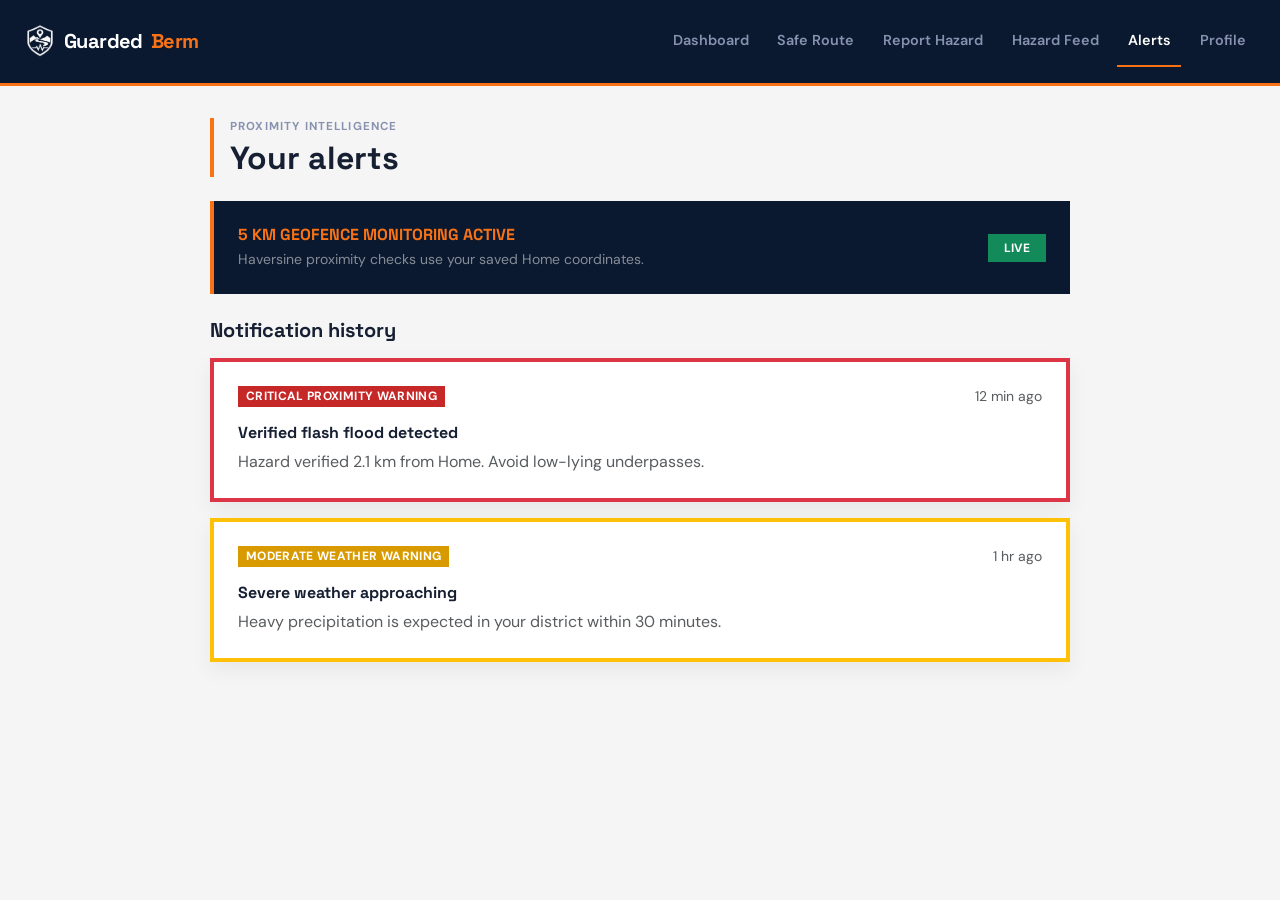
==== alerts.html @ 0f3bae30 "Initial commit" ====
<!doctype html>
<html lang="en">
<head><meta charset="utf-8"><meta name="viewport" content="width=device-width, initial-scale=1"><title>Alerts | GuardedBerm</title><link href="https://cdn.jsdelivr.net/npm/bootstrap@5.3.3/dist/css/bootstrap.min.css" rel="stylesheet"><link rel="stylesheet" href="style.css"></head>
<body>
<nav class="navbar navbar-expand-lg navbar-dark navbar-custom px-3 px-lg-4 py-3"><a class="navbar-brand fw-bold d-flex align-items-center gap-2" href="dashboard.html"><img src="image_1.png" width="32" height="32" alt="">Guarded<span>Berm</span></a><button class="navbar-toggler" type="button" data-bs-toggle="collapse" data-bs-target="#mainNav" aria-label="Toggle navigation"><span class="navbar-toggler-icon"></span></button><div class="collapse navbar-collapse" id="mainNav"><ul class="navbar-nav ms-auto gap-lg-2"><li><a class="nav-link" href="dashboard.html">Dashboard</a></li><li><a class="nav-link" href="saferoute.html">Safe Route</a></li><li><a class="nav-link" href="report.html">Report Hazard</a></li><li><a class="nav-link" href="feed.html">Hazard Feed</a></li><li><a class="nav-link active" href="alerts.html">Alerts</a></li><li><a class="nav-link" href="profile.html">Profile</a></li></ul></div></nav>
<main class="container page-shell" style="max-width: 860px"><div class="page-header mb-4"><p class="card-kicker mb-1">Proximity intelligence</p><h1 class="h2 fw-bold mb-0">Your alerts</h1></div><div class="alert-banner p-4 mb-4 d-flex flex-column flex-sm-row justify-content-between gap-3 align-items-sm-center"><div><h2 class="h6 text-accent fw-bold mb-1">5 KM GEOFENCE MONITORING ACTIVE</h2><p class="small text-white-50 mb-0">Haversine proximity checks use your saved Home coordinates.</p></div><span class="badge badge-risk-low px-3 py-2">LIVE</span></div><h2 class="h5 fw-bold mb-3">Notification history</h2><div class="d-grid gap-3"><article class="card-sharp p-4 border-start border-4 border-danger"><div class="d-flex justify-content-between gap-2"><span class="badge badge-risk-critical">CRITICAL PROXIMITY WARNING</span><small class="text-muted">12 min ago</small></div><h3 class="h6 fw-bold mt-3">Verified flash flood detected</h3><p class="text-muted mb-0">Hazard verified 2.1 km from Home. Avoid low-lying underpasses.</p></article><article class="card-sharp p-4 border-start border-4 border-warning"><div class="d-flex justify-content-between gap-2"><span class="badge badge-risk-moderate">MODERATE WEATHER WARNING</span><small class="text-muted">1 hr ago</small></div><h3 class="h6 fw-bold mt-3">Severe weather approaching</h3><p class="text-muted mb-0">Heavy precipitation is expected in your district within 30 minutes.</p></article></div></main>
<script src="https://cdn.jsdelivr.net/npm/bootstrap@5.3.3/dist/js/bootstrap.bundle.min.js"></script>
</body></html>
---- style.css ----
@import url('https://fonts.googleapis.com/css2?family=DM+Sans:wght@400;500;600;700&family=Space+Grotesk:wght@500;600;700&display=swap');

:root {
  --navy: #0A192F;
  --orange: #F97316;
  --orange-hover: #D86312;
  --steel: #8892B0;
  --canvas: #F5F5F5;
  --white: #FFFFFF;
  --ink: #172033;
  --line: #D7DCE5;
}

*,
*::before,
*::after {
  border-radius: 0 !important;
}

body {
  min-height: 100vh;
  background: var(--canvas);
  color: var(--ink);
  font-family: 'DM Sans', sans-serif;
}

h1, h2, h3, h4, h5, h6, .navbar-brand {
  font-family: 'Space Grotesk', sans-serif;
}

.navbar-custom {
  background: var(--navy);
  border-bottom: 3px solid var(--orange);
}

.navbar-brand {
  letter-spacing: -.03em;
}

.navbar-brand img {
  object-fit: contain;
}

.navbar-brand span,
.text-accent {
  color: var(--orange) !important;
}

.navbar-toggler {
  border: 1px solid var(--steel) !important;
  padding: .5rem .65rem;
}

.nav-link {
  color: var(--steel) !important;
  font-size: .9rem;
  font-weight: 600;
  padding: .85rem .65rem !important;
}

.nav-link:hover,
.nav-link.active {
  color: var(--white) !important;
}

.nav-link.active {
  border-bottom: 2px solid var(--orange);
}

.card-sharp {
  background: var(--white);
  border: 1px solid var(--line);
  box-shadow: 0 8px 20px rgba(10, 25, 47, .06);
}

.card-kicker {
  color: var(--steel);
  font-size: .72rem;
  font-weight: 700;
  letter-spacing: .1em;
  text-transform: uppercase;
}

.badge {
  font-weight: 700;
  letter-spacing: .03em;
}

.badge-risk-critical { background: #C62828; color: var(--white); }
.badge-risk-high { background: var(--orange); color: var(--white); }
.badge-risk-moderate { background: #D99A00; color: var(--white); }
.badge-risk-low { background: #138A5A; color: var(--white); }
.badge-verified { background: #138A5A; color: var(--white); }
.badge-unverified { background: #E5B300; color: #172033; }

.btn-accent {
  background: var(--orange) !important;
  border: 1px solid var(--orange) !important;
  color: var(--white) !important;
  font-weight: 700;
}

.btn-accent:hover {
  background: var(--orange-hover) !important;
  border-color: var(--orange-hover) !important;
}

.btn-outline-navy {
  border: 1px solid var(--navy);
  color: var(--navy);
  font-weight: 700;
}

.btn-outline-navy:hover {
  background: var(--navy);
  color: var(--white);
}

.form-control,
.form-select {
  border: 1px solid var(--line) !important;
  min-height: 44px;
}

.form-control:focus,
.form-select:focus {
  border-color: var(--orange) !important;
  box-shadow: 0 0 0 2px rgba(249, 115, 22, .15) !important;
}

.page-shell {
  padding: 2rem 0 3rem;
}

.page-header {
  border-left: 4px solid var(--orange);
  padding-left: 1rem;
}

.metric-value {
  color: var(--navy);
  font-family: 'Space Grotesk', sans-serif;
  font-size: 1.65rem;
  font-weight: 700;
}

#map {
  width: 100%;
  min-height: 470px;
  border: 1px solid var(--line);
  background: #DCE3EA;
}

.list-group-item {
  background: transparent;
}

.login-page {
  min-height: 100vh;
  background: var(--navy);
}

.brand-panel {
  min-height: 100vh;
  background: var(--navy);
  color: var(--white);
  display: flex;
  align-items: center;
  justify-content: center;
  padding: 3rem;
}

.brand-panel img {
  width: 92px;
  height: 92px;
  object-fit: contain;
  margin-bottom: 1.5rem;
}

.brand-panel blockquote {
  border-left: 3px solid var(--orange);
  color: var(--white);
  font-family: 'Space Grotesk', sans-serif;
  font-size: clamp(2rem, 4vw, 3.8rem);
  font-weight: 700;
  letter-spacing: -.06em;
  line-height: .98;
  margin: 3rem 0 0;
  padding-left: 1rem;
}

.form-panel {
  min-height: 100vh;
  background: var(--canvas);
  display: flex;
  align-items: center;
  padding: 2rem;
}

.auth-card {
  max-width: 520px;
  width: 100%;
  margin: auto;
}

.nav-tabs .nav-link {
  border: 0;
  color: var(--steel) !important;
}

.nav-tabs .nav-link.active {
  background: transparent;
  border-bottom: 3px solid var(--orange);
  color: var(--navy) !important;
}

.alert-banner {
  background: var(--navy);
  border-left: 4px solid var(--orange);
  color: var(--white);
}

@media (max-width: 991.98px) {
  .brand-panel {
    min-height: auto;
    padding: 3rem 1.5rem;
  }

  .brand-panel blockquote {
    margin-top: 1.5rem;
  }

  .form-panel {
    min-height: auto;
  }
}

/* Legacy selectors retained in the master stylesheet for compatibility. */
html,
body {
  width: 100%;
  overflow-x: hidden;
}

.brand-panel {
  background: linear-gradient(135deg, var(--navy), #112240);
  border-right: 2px solid var(--orange);
}

.brand-title-box h1 span {
  color: var(--orange);
}

.brand-subtitle,
.brand-footer {
  color: var(--steel);
}

.brand-subtitle {
  font-size: .8125rem;
  line-height: 1.4;
}

.brand-footer {
  font-size: .6875rem;
  letter-spacing: .03em;
}

.quote-box {
  padding-top: 0;
  border-top: 0;
}

.quote-text {
  color: var(--white);
  font-size: clamp(2rem, 4vw, 3.2rem);
  font-weight: 800;
  letter-spacing: -.06em;
  line-height: 1.05;
}

.tab-switcher {
  border-color: var(--line) !important;
}

.tab-btn {
  color: var(--steel);
  font-size: .9375rem;
  position: relative;
}

.tab-btn.active {
  color: var(--navy) !important;
}

.tab-btn.active::after {
  background: var(--orange);
  bottom: -2px;
  content: '';
  height: 2px;
  left: 0;
  position: absolute;
  width: 100%;
}

.form-section {
  display: none;
}

.form-section.active {
  display: block;
}

.form-label {
  color: var(--navy);
  font-size: .8125rem;
}

.submit-btn {
  background: var(--orange) !important;
  font-size: .9375rem;
}

.submit-btn:hover {
  background: var(--orange-hover) !important;
}

.input-group .btn-outline-secondary {
  border-color: var(--line) !important;
}

.input-group .btn-outline-secondary:hover {
  background: #E2E8F0 !important;
  color: var(--navy) !important;
}
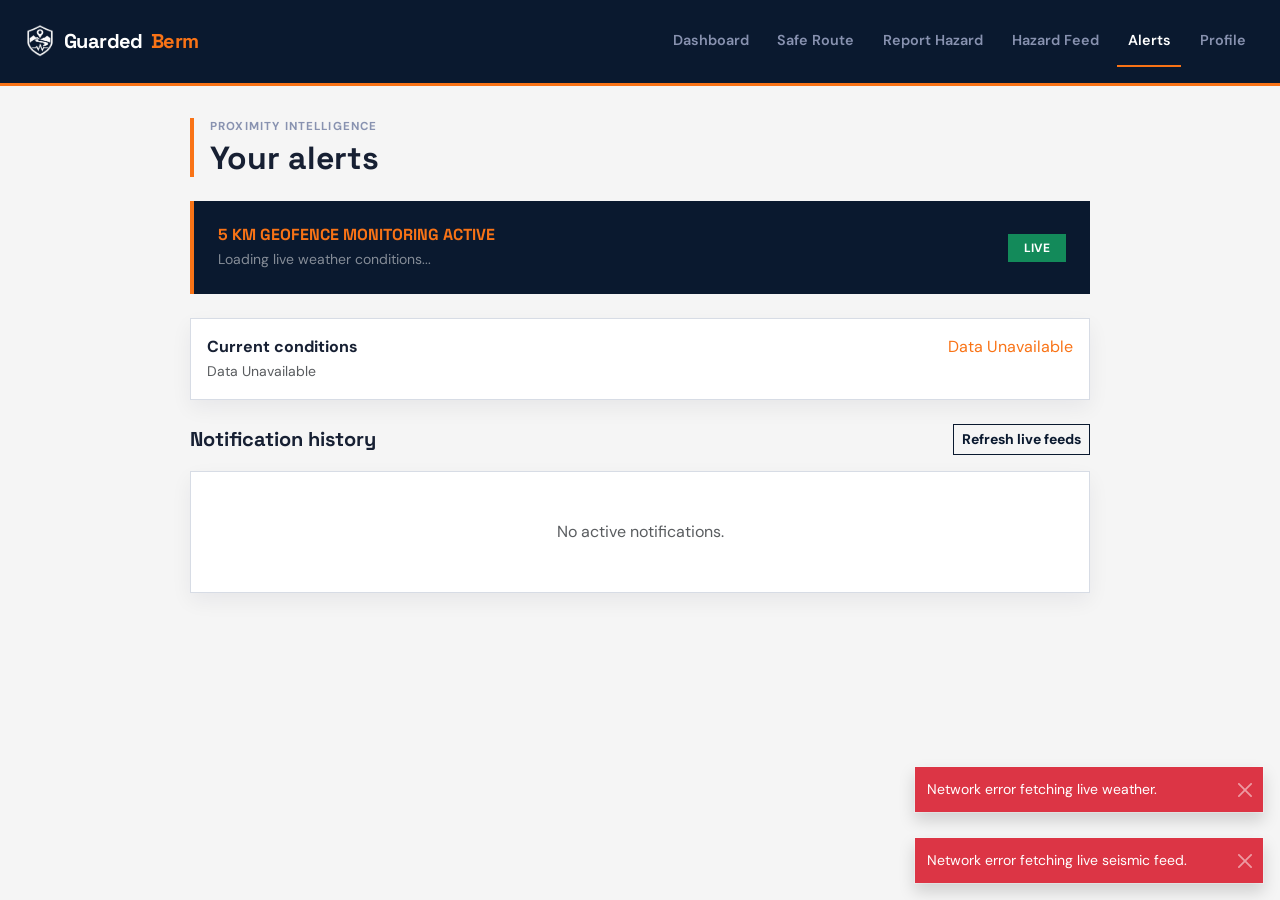
==== commit e5b39ac7: "Refactor hazard reporting and profile management features - Updated feed.html to dynamically render " ====
--- a/alerts.html
+++ b/alerts.html
@@ -1,8 +1,13 @@
 <!doctype html>
-<html lang="en">
-<head><meta charset="utf-8"><meta name="viewport" content="width=device-width, initial-scale=1"><title>Alerts | GuardedBerm</title><link href="https://cdn.jsdelivr.net/npm/bootstrap@5.3.3/dist/css/bootstrap.min.css" rel="stylesheet"><link rel="stylesheet" href="style.css"></head>
+<html lang="en"><head><meta charset="utf-8"><meta name="viewport" content="width=device-width, initial-scale=1"><title>Alerts | GuardedBerm</title><link href="https://cdn.jsdelivr.net/npm/bootstrap@5.3.3/dist/css/bootstrap.min.css" rel="stylesheet"><link rel="stylesheet" href="style.css"></head>
 <body>
-<nav class="navbar navbar-expand-lg navbar-dark navbar-custom px-3 px-lg-4 py-3"><a class="navbar-brand fw-bold d-flex align-items-center gap-2" href="dashboard.html"><img src="image_1.png" width="32" height="32" alt="">Guarded<span>Berm</span></a><button class="navbar-toggler" type="button" data-bs-toggle="collapse" data-bs-target="#mainNav" aria-label="Toggle navigation"><span class="navbar-toggler-icon"></span></button><div class="collapse navbar-collapse" id="mainNav"><ul class="navbar-nav ms-auto gap-lg-2"><li><a class="nav-link" href="dashboard.html">Dashboard</a></li><li><a class="nav-link" href="saferoute.html">Safe Route</a></li><li><a class="nav-link" href="report.html">Report Hazard</a></li><li><a class="nav-link" href="feed.html">Hazard Feed</a></li><li><a class="nav-link active" href="alerts.html">Alerts</a></li><li><a class="nav-link" href="profile.html">Profile</a></li></ul></div></nav>
-<main class="container page-shell" style="max-width: 860px"><div class="page-header mb-4"><p class="card-kicker mb-1">Proximity intelligence</p><h1 class="h2 fw-bold mb-0">Your alerts</h1></div><div class="alert-banner p-4 mb-4 d-flex flex-column flex-sm-row justify-content-between gap-3 align-items-sm-center"><div><h2 class="h6 text-accent fw-bold mb-1">5 KM GEOFENCE MONITORING ACTIVE</h2><p class="small text-white-50 mb-0">Haversine proximity checks use your saved Home coordinates.</p></div><span class="badge badge-risk-low px-3 py-2">LIVE</span></div><h2 class="h5 fw-bold mb-3">Notification history</h2><div class="d-grid gap-3"><article class="card-sharp p-4 border-start border-4 border-danger"><div class="d-flex justify-content-between gap-2"><span class="badge badge-risk-critical">CRITICAL PROXIMITY WARNING</span><small class="text-muted">12 min ago</small></div><h3 class="h6 fw-bold mt-3">Verified flash flood detected</h3><p class="text-muted mb-0">Hazard verified 2.1 km from Home. Avoid low-lying underpasses.</p></article><article class="card-sharp p-4 border-start border-4 border-warning"><div class="d-flex justify-content-between gap-2"><span class="badge badge-risk-moderate">MODERATE WEATHER WARNING</span><small class="text-muted">1 hr ago</small></div><h3 class="h6 fw-bold mt-3">Severe weather approaching</h3><p class="text-muted mb-0">Heavy precipitation is expected in your district within 30 minutes.</p></article></div></main>
-<script src="https://cdn.jsdelivr.net/npm/bootstrap@5.3.3/dist/js/bootstrap.bundle.min.js"></script>
-</body></html>
+<nav class="navbar navbar-expand-lg navbar-dark navbar-custom px-3 px-lg-4 py-3"><a class="navbar-brand fw-bold d-flex align-items-center gap-2" href="dashboard.html"><img src="image_1.png" width="32" height="32" alt="">Guarded<span>Berm</span></a><button class="navbar-toggler" type="button" data-bs-toggle="collapse" data-bs-target="#mainNav"><span class="navbar-toggler-icon"></span></button><div class="collapse navbar-collapse" id="mainNav"><ul class="navbar-nav ms-auto gap-lg-2"><li><a class="nav-link" href="dashboard.html">Dashboard</a></li><li><a class="nav-link" href="saferoute.html">Safe Route</a></li><li><a class="nav-link" href="report.html">Report Hazard</a></li><li><a class="nav-link" href="feed.html">Hazard Feed</a></li><li><a class="nav-link active" href="alerts.html">Alerts</a></li><li><a class="nav-link" href="profile.html">Profile</a></li></ul></div></nav>
+<main class="container page-shell" style="max-width:900px"><div class="page-header mb-4"><p class="card-kicker mb-1">Proximity intelligence</p><h1 class="h2 fw-bold mb-0">Your alerts</h1></div><div class="alert-banner p-4 mb-4 d-flex flex-column flex-sm-row justify-content-between gap-3 align-items-sm-center"><div><h2 class="h6 text-accent fw-bold mb-1">5 KM GEOFENCE MONITORING ACTIVE</h2><p id="weather-summary" class="small text-white-50 mb-0">Loading live weather conditions...</p></div><span class="badge badge-risk-low px-3 py-2">LIVE</span></div><div class="card-sharp p-3 mb-4"><div class="d-flex justify-content-between"><strong>Current conditions</strong><span id="alert-weather-value" class="text-accent">Loading...</span></div><small id="alert-weather-details" class="text-muted">Temperature · precipitation · wind</small></div><div class="d-flex justify-content-between align-items-center mb-3"><h2 class="h5 fw-bold mb-0">Notification history</h2><button id="refresh-alerts" class="btn btn-outline-navy btn-sm">Refresh live feeds</button></div><div id="alerts-list" class="d-grid gap-3"></div></main>
+<script src="https://cdn.jsdelivr.net/npm/bootstrap@5.3.3/dist/js/bootstrap.bundle.min.js"></script><script src="app.js"></script><script>
+  const { getCoords, getAlerts, addAlert, dismissAlert, fetchWeather, fetchEarthquakes, haversineDistance, showToast, escapeHtml } = GuardedBerm;
+  const list = document.getElementById('alerts-list');
+  function renderAlerts() { const alerts = getAlerts().filter(alert => !alert.dismissed); list.innerHTML = alerts.length ? alerts.map(alert => `<article class="card-sharp p-4 border-start border-4 ${alert.severity === 'critical' ? 'border-danger' : 'border-warning'}"><div class="d-flex justify-content-between gap-2"><span class="badge ${alert.severity === 'critical' ? 'badge-risk-critical' : 'badge-risk-moderate'}">${escapeHtml(alert.title)}</span><button class="btn btn-sm btn-outline-secondary dismiss-alert" data-id="${escapeHtml(alert.id)}">Dismiss</button></div><h3 class="h6 fw-bold mt-3">${escapeHtml(alert.message)}</h3><small class="text-muted">${new Date(alert.createdAt).toLocaleString()}</small></article>`).join('') : '<div class="card-sharp p-5 text-center text-muted empty-state">No active notifications.</div>'; }
+  list.addEventListener('click', event => { if (event.target.dataset.id) { dismissAlert(event.target.dataset.id); renderAlerts(); } });
+  async function loadAlerts() { const coords = getCoords(); try { const weather = await fetchWeather(coords); const current = weather.current; document.getElementById('alert-weather-value').textContent = `${current.temperature_2m}°C`; document.getElementById('alert-weather-details').textContent = `Precipitation ${current.precipitation} mm/h · Wind ${current.wind_speed_10m} km/h`; document.getElementById('weather-summary').textContent = `Live conditions at ${coords.lat.toFixed(4)}, ${coords.lon.toFixed(4)} · ${current.precipitation} mm/h precipitation`; if (current.precipitation >= 5) addAlert({ id: `weather-${new Date().toISOString().slice(0, 13)}`, severity: 'critical', title: 'CRITICAL WEATHER WARNING', message: `Heavy precipitation detected: ${current.precipitation} mm/h.` }); else if (current.precipitation > 0) addAlert({ id: `weather-${new Date().toISOString().slice(0, 13)}`, severity: 'moderate', title: 'MODERATE WEATHER WARNING', message: `Rain detected near your saved location: ${current.precipitation} mm/h.` }); } catch (error) { document.getElementById('alert-weather-value').textContent = 'Data Unavailable'; document.getElementById('alert-weather-details').textContent = 'Data Unavailable'; showToast('Network error fetching live weather.', 'danger'); } try { const data = await fetchEarthquakes(); (data.features || []).forEach(event => { const coordinates = event.geometry.coordinates; const distance = haversineDistance(coords.lat, coords.lon, coordinates[1], coordinates[0]); if (distance <= 100) addAlert({ id: `quake-${event.id}`, severity: event.properties.mag >= 5 ? 'critical' : 'moderate', title: 'SEISMIC PROXIMITY WARNING', message: `M ${event.properties.mag.toFixed(1)} earthquake ${distance.toFixed(1)} km away: ${event.properties.place || 'Unknown location'}.` }); }); } catch (error) { showToast('Network error fetching live seismic feed.', 'danger'); } renderAlerts(); }
+  document.getElementById('refresh-alerts').addEventListener('click', loadAlerts); loadAlerts();
+</script></body></html>
--- a/style.css
+++ b/style.css
@@ -333,3 +333,22 @@
   background: #E2E8F0 !important;
   color: var(--navy) !important;
 }
+
+.toast {
+  border: 1px solid rgba(255, 255, 255, .25) !important;
+}
+
+.empty-state {
+  min-height: 120px;
+  display: grid;
+  place-items: center;
+}
+
+.seismic-pulse {
+  animation: seismic-pulse 1.6s ease-out infinite;
+}
+
+@keyframes seismic-pulse {
+  0% { stroke-width: 2; stroke-opacity: 1; }
+  100% { stroke-width: 10; stroke-opacity: 0; }
+}
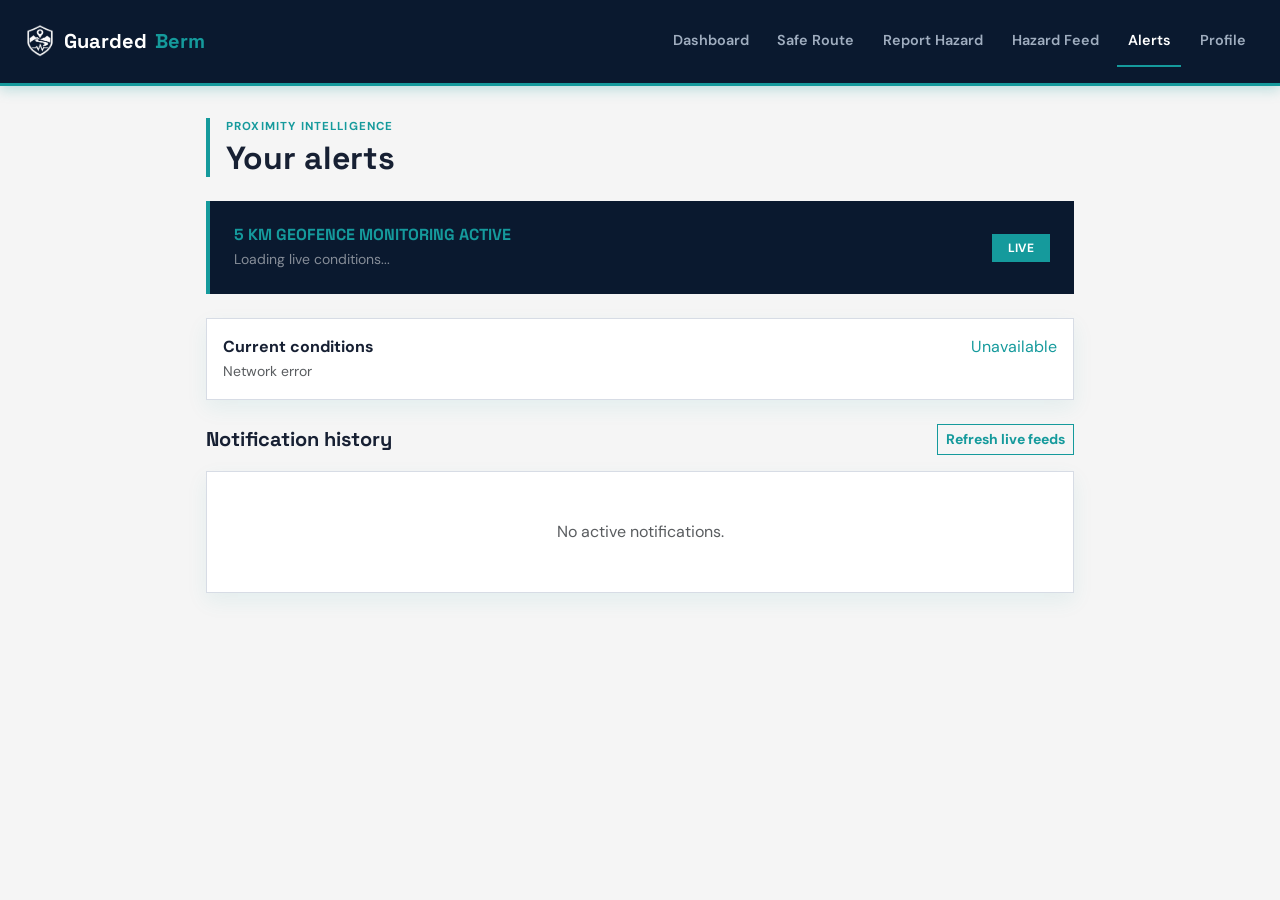
==== commit 6b9a497f: "Refactor saferoute.html and style.css for improved layout and styling - Restructured HTML for better" ====
--- a/alerts.html
+++ b/alerts.html
@@ -1,13 +1,119 @@
 <!doctype html>
-<html lang="en"><head><meta charset="utf-8"><meta name="viewport" content="width=device-width, initial-scale=1"><title>Alerts | GuardedBerm</title><link href="https://cdn.jsdelivr.net/npm/bootstrap@5.3.3/dist/css/bootstrap.min.css" rel="stylesheet"><link rel="stylesheet" href="style.css"></head>
+<html lang="en">
+<head>
+  <meta charset="utf-8">
+  <meta name="viewport" content="width=device-width, initial-scale=1">
+  <title>Alerts | GuardedBerm</title>
+  <link rel="icon" href="logo.png" type="image/png">
+  <link href="https://cdn.jsdelivr.net/npm/bootstrap@5.3.3/dist/css/bootstrap.min.css" rel="stylesheet">
+  <link rel="stylesheet" href="style.css">
+</head>
 <body>
-<nav class="navbar navbar-expand-lg navbar-dark navbar-custom px-3 px-lg-4 py-3"><a class="navbar-brand fw-bold d-flex align-items-center gap-2" href="dashboard.html"><img src="image_1.png" width="32" height="32" alt="">Guarded<span>Berm</span></a><button class="navbar-toggler" type="button" data-bs-toggle="collapse" data-bs-target="#mainNav"><span class="navbar-toggler-icon"></span></button><div class="collapse navbar-collapse" id="mainNav"><ul class="navbar-nav ms-auto gap-lg-2"><li><a class="nav-link" href="dashboard.html">Dashboard</a></li><li><a class="nav-link" href="saferoute.html">Safe Route</a></li><li><a class="nav-link" href="report.html">Report Hazard</a></li><li><a class="nav-link" href="feed.html">Hazard Feed</a></li><li><a class="nav-link active" href="alerts.html">Alerts</a></li><li><a class="nav-link" href="profile.html">Profile</a></li></ul></div></nav>
-<main class="container page-shell" style="max-width:900px"><div class="page-header mb-4"><p class="card-kicker mb-1">Proximity intelligence</p><h1 class="h2 fw-bold mb-0">Your alerts</h1></div><div class="alert-banner p-4 mb-4 d-flex flex-column flex-sm-row justify-content-between gap-3 align-items-sm-center"><div><h2 class="h6 text-accent fw-bold mb-1">5 KM GEOFENCE MONITORING ACTIVE</h2><p id="weather-summary" class="small text-white-50 mb-0">Loading live weather conditions...</p></div><span class="badge badge-risk-low px-3 py-2">LIVE</span></div><div class="card-sharp p-3 mb-4"><div class="d-flex justify-content-between"><strong>Current conditions</strong><span id="alert-weather-value" class="text-accent">Loading...</span></div><small id="alert-weather-details" class="text-muted">Temperature · precipitation · wind</small></div><div class="d-flex justify-content-between align-items-center mb-3"><h2 class="h5 fw-bold mb-0">Notification history</h2><button id="refresh-alerts" class="btn btn-outline-navy btn-sm">Refresh live feeds</button></div><div id="alerts-list" class="d-grid gap-3"></div></main>
-<script src="https://cdn.jsdelivr.net/npm/bootstrap@5.3.3/dist/js/bootstrap.bundle.min.js"></script><script src="app.js"></script><script>
-  const { getCoords, getAlerts, addAlert, dismissAlert, fetchWeather, fetchEarthquakes, haversineDistance, showToast, escapeHtml } = GuardedBerm;
-  const list = document.getElementById('alerts-list');
-  function renderAlerts() { const alerts = getAlerts().filter(alert => !alert.dismissed); list.innerHTML = alerts.length ? alerts.map(alert => `<article class="card-sharp p-4 border-start border-4 ${alert.severity === 'critical' ? 'border-danger' : 'border-warning'}"><div class="d-flex justify-content-between gap-2"><span class="badge ${alert.severity === 'critical' ? 'badge-risk-critical' : 'badge-risk-moderate'}">${escapeHtml(alert.title)}</span><button class="btn btn-sm btn-outline-secondary dismiss-alert" data-id="${escapeHtml(alert.id)}">Dismiss</button></div><h3 class="h6 fw-bold mt-3">${escapeHtml(alert.message)}</h3><small class="text-muted">${new Date(alert.createdAt).toLocaleString()}</small></article>`).join('') : '<div class="card-sharp p-5 text-center text-muted empty-state">No active notifications.</div>'; }
-  list.addEventListener('click', event => { if (event.target.dataset.id) { dismissAlert(event.target.dataset.id); renderAlerts(); } });
-  async function loadAlerts() { const coords = getCoords(); try { const weather = await fetchWeather(coords); const current = weather.current; document.getElementById('alert-weather-value').textContent = `${current.temperature_2m}°C`; document.getElementById('alert-weather-details').textContent = `Precipitation ${current.precipitation} mm/h · Wind ${current.wind_speed_10m} km/h`; document.getElementById('weather-summary').textContent = `Live conditions at ${coords.lat.toFixed(4)}, ${coords.lon.toFixed(4)} · ${current.precipitation} mm/h precipitation`; if (current.precipitation >= 5) addAlert({ id: `weather-${new Date().toISOString().slice(0, 13)}`, severity: 'critical', title: 'CRITICAL WEATHER WARNING', message: `Heavy precipitation detected: ${current.precipitation} mm/h.` }); else if (current.precipitation > 0) addAlert({ id: `weather-${new Date().toISOString().slice(0, 13)}`, severity: 'moderate', title: 'MODERATE WEATHER WARNING', message: `Rain detected near your saved location: ${current.precipitation} mm/h.` }); } catch (error) { document.getElementById('alert-weather-value').textContent = 'Data Unavailable'; document.getElementById('alert-weather-details').textContent = 'Data Unavailable'; showToast('Network error fetching live weather.', 'danger'); } try { const data = await fetchEarthquakes(); (data.features || []).forEach(event => { const coordinates = event.geometry.coordinates; const distance = haversineDistance(coords.lat, coords.lon, coordinates[1], coordinates[0]); if (distance <= 100) addAlert({ id: `quake-${event.id}`, severity: event.properties.mag >= 5 ? 'critical' : 'moderate', title: 'SEISMIC PROXIMITY WARNING', message: `M ${event.properties.mag.toFixed(1)} earthquake ${distance.toFixed(1)} km away: ${event.properties.place || 'Unknown location'}.` }); }); } catch (error) { showToast('Network error fetching live seismic feed.', 'danger'); } renderAlerts(); }
-  document.getElementById('refresh-alerts').addEventListener('click', loadAlerts); loadAlerts();
-</script></body></html>
+  <nav class="navbar navbar-expand-lg navbar-dark navbar-custom px-3 px-lg-4 py-3">
+    <a class="navbar-brand fw-bold d-flex align-items-center gap-2" href="dashboard.html"><img src="logo.png" width="32" height="32" alt="">Guarded<span>Berm</span></a>
+    <button class="navbar-toggler" type="button" data-bs-toggle="collapse" data-bs-target="#mainNav"><span class="navbar-toggler-icon"></span></button>
+    <div class="collapse navbar-collapse" id="mainNav">
+      <ul class="navbar-nav ms-auto gap-lg-2">
+        <li><a class="nav-link" href="dashboard.html">Dashboard</a></li>
+        <li><a class="nav-link" href="saferoute.html">Safe Route</a></li>
+        <li><a class="nav-link" href="report.html">Report Hazard</a></li>
+        <li><a class="nav-link" href="feed.html">Hazard Feed</a></li>
+        <li><a class="nav-link active" href="alerts.html">Alerts</a></li>
+        <li><a class="nav-link" href="profile.html">Profile</a></li>
+      </ul>
+    </div>
+  </nav>
+
+  <main class="container page-shell" style="max-width:900px">
+    <div class="page-header mb-4">
+      <p class="card-kicker mb-1">Proximity intelligence</p>
+      <h1 class="h2 fw-bold mb-0">Your alerts</h1>
+    </div>
+
+    <div class="alert-banner p-4 mb-4 d-flex flex-column flex-sm-row justify-content-between gap-3 align-items-sm-center">
+      <div>
+        <h2 class="h6 text-accent fw-bold mb-1">5 KM GEOFENCE MONITORING ACTIVE</h2>
+        <p id="weather-summary" class="small text-white-50 mb-0">Loading live conditions...</p>
+      </div>
+      <span class="badge badge-risk-low px-3 py-2">LIVE</span>
+    </div>
+
+    <div class="card-sharp p-3 mb-4">
+      <div class="d-flex justify-content-between">
+        <strong>Current conditions</strong>
+        <span id="alert-weather-value" class="text-accent">Loading...</span>
+      </div>
+      <small id="alert-weather-details" class="text-muted">Temp · rain · wind</small>
+    </div>
+
+    <div class="d-flex justify-content-between align-items-center mb-3">
+      <h2 class="h5 fw-bold mb-0">Notification history</h2>
+      <button id="refresh-alerts" class="btn btn-outline-navy btn-sm">Refresh live feeds</button>
+    </div>
+    <div id="alerts-list" class="d-grid gap-3"></div>
+  </main>
+
+  <script src="https://cdn.jsdelivr.net/npm/bootstrap@5.3.3/dist/js/bootstrap.bundle.min.js"></script>
+  <script src="app.js"></script>
+  <script>
+    const alertsList = document.getElementById('alerts-list');
+
+    function renderAlerts() {
+      const activeAlerts = GuardedBerm.getAlerts().filter(a => !a.dismissed);
+      alertsList.innerHTML = activeAlerts.length === 0
+        ? '<div class="card-sharp p-5 text-center text-muted">No active notifications.</div>'
+        : activeAlerts.map(a => `
+            <article class="card-sharp p-4 border-start border-4 ${a.severity === 'critical' ? 'border-danger' : 'border-warning'}">
+              <div class="d-flex justify-content-between gap-2">
+                <span class="badge ${a.severity === 'critical' ? 'badge-risk-critical' : 'badge-risk-moderate'}">${a.title}</span>
+                <button class="btn btn-sm btn-outline-secondary dismiss-btn" data-id="${a.id}">Dismiss</button>
+              </div>
+              <h3 class="h6 fw-bold mt-3">${a.message}</h3>
+              <small class="text-muted">${new Date(a.createdAt).toLocaleString()}</small>
+            </article>`).join('');
+    }
+
+    alertsList.addEventListener('click', (e) => {
+      if (e.target.classList.contains('dismiss-btn')) {
+        GuardedBerm.dismissAlert(e.target.dataset.id);
+        renderAlerts();
+      }
+    });
+
+    async function loadLiveFeeds() {
+      const coords = GuardedBerm.getCoords();
+      try {
+        const weather = await GuardedBerm.fetchWeather(coords.lat, coords.lon);
+        const current = weather.current;
+        document.getElementById('alert-weather-value').textContent = `${current.temperature_2m}°C`;
+        document.getElementById('alert-weather-details').textContent = `Rain: ${current.precipitation} mm/h · Wind: ${current.wind_speed_10m} km/h`;
+        document.getElementById('weather-summary').textContent = `Live conditions at ${coords.lat.toFixed(4)}, ${coords.lon.toFixed(4)}`;
+        if (current.precipitation >= 5) {
+          GuardedBerm.addAlert({ id: `weather-${new Date().toISOString().slice(0, 13)}`, severity: 'critical', title: 'CRITICAL WEATHER', message: `Heavy precipitation: ${current.precipitation} mm/h.` });
+        } else if (current.precipitation > 0) {
+          GuardedBerm.addAlert({ id: `weather-${new Date().toISOString().slice(0, 13)}`, severity: 'moderate', title: 'WEATHER ADVISORY', message: `Rain detected: ${current.precipitation} mm/h.` });
+        }
+      } catch (e) {
+        document.getElementById('alert-weather-value').textContent = 'Unavailable';
+        document.getElementById('alert-weather-details').textContent = 'Network error';
+      }
+
+      try {
+        const quakes = await GuardedBerm.fetchEarthquakes(coords.lat, coords.lon, 100);
+        quakes.features.forEach(q => {
+          const [qLon, qLat] = q.geometry.coordinates;
+          const dist = GuardedBerm.haversineDistance(coords.lat, coords.lon, qLat, qLon);
+          if (dist <= 100) {
+            GuardedBerm.addAlert({ id: `quake-${q.id}`, severity: q.properties.mag >= 5 ? 'critical' : 'moderate', title: 'SEISMIC ACTIVITY', message: `M ${q.properties.mag.toFixed(1)} earthquake ${dist.toFixed(1)} km away: ${q.properties.place || 'Unknown location'}` });
+          }
+        });
+      } catch (e) { console.warn('Seismic feed error', e); }
+
+      renderAlerts();
+    }
+
+    document.getElementById('refresh-alerts').addEventListener('click', loadLiveFeeds);
+    loadLiveFeeds();
+  </script>
+</body>
+</html>
--- a/style.css
+++ b/style.css
@@ -2,18 +2,16 @@
 
 :root {
   --navy: #0A192F;
-  --orange: #F97316;
-  --orange-hover: #D86312;
-  --steel: #8892B0;
+  --grey-teal: #159A9C;
+  --grey-teal-hover: #159A9C;
   --canvas: #F5F5F5;
   --white: #FFFFFF;
   --ink: #172033;
   --line: #D7DCE5;
 }
 
-*,
-*::before,
-*::after {
+*, *::before, *::after {
+  box-sizing: border-box;
   border-radius: 0 !important;
 }
 
@@ -22,118 +20,74 @@
   background: var(--canvas);
   color: var(--ink);
   font-family: 'DM Sans', sans-serif;
+  margin: 0;
+  display: flex;
+  flex-direction: column;
 }
 
 h1, h2, h3, h4, h5, h6, .navbar-brand {
   font-family: 'Space Grotesk', sans-serif;
 }
 
+/* Navigation */
 .navbar-custom {
   background: var(--navy);
-  border-bottom: 3px solid var(--orange);
-}
-
-.navbar-brand {
-  letter-spacing: -.03em;
-}
-
-.navbar-brand img {
-  object-fit: contain;
-}
-
-.navbar-brand span,
-.text-accent {
-  color: var(--orange) !important;
+  border-bottom: 3px solid var(--grey-teal);
+  box-shadow: 0 4px 12px rgba(21, 154, 156, 0.25);
+}
+
+.navbar-brand span, .text-accent {
+  color: var(--grey-teal) !important;
 }
 
 .navbar-toggler {
-  border: 1px solid var(--steel) !important;
+  border: 1px solid var(--grey-teal) !important;
   padding: .5rem .65rem;
 }
 
 .nav-link {
-  color: var(--steel) !important;
+  color: #a0aec0 !important;
   font-size: .9rem;
   font-weight: 600;
   padding: .85rem .65rem !important;
-}
-
-.nav-link:hover,
+  transition: color 0.2s;
+}
+
+.nav-link:hover, .nav-link.active {
+  color: var(--white) !important;
+}
+
 .nav-link.active {
-  color: var(--white) !important;
-}
-
-.nav-link.active {
-  border-bottom: 2px solid var(--orange);
-}
-
+  border-bottom: 2px solid var(--grey-teal);
+}
+
+/* ============ UNIFIED PAGE WIDTH — FIXES THE ZOOM JUMP ============ */
+.page-shell {
+  width: 100%;
+  max-width: 1200px;
+  margin: 0 auto;
+  padding: 2rem 1rem 3rem;
+  flex: 1;
+}
+
+/* Cards & Layout */
 .card-sharp {
   background: var(--white);
   border: 1px solid var(--line);
-  box-shadow: 0 8px 20px rgba(10, 25, 47, .06);
+  box-shadow: 0 8px 20px rgba(21, 154, 156, .08);
+  height: 100%;
 }
 
 .card-kicker {
-  color: var(--steel);
+  color: var(--grey-teal);
   font-size: .72rem;
   font-weight: 700;
   letter-spacing: .1em;
   text-transform: uppercase;
 }
 
-.badge {
-  font-weight: 700;
-  letter-spacing: .03em;
-}
-
-.badge-risk-critical { background: #C62828; color: var(--white); }
-.badge-risk-high { background: var(--orange); color: var(--white); }
-.badge-risk-moderate { background: #D99A00; color: var(--white); }
-.badge-risk-low { background: #138A5A; color: var(--white); }
-.badge-verified { background: #138A5A; color: var(--white); }
-.badge-unverified { background: #E5B300; color: #172033; }
-
-.btn-accent {
-  background: var(--orange) !important;
-  border: 1px solid var(--orange) !important;
-  color: var(--white) !important;
-  font-weight: 700;
-}
-
-.btn-accent:hover {
-  background: var(--orange-hover) !important;
-  border-color: var(--orange-hover) !important;
-}
-
-.btn-outline-navy {
-  border: 1px solid var(--navy);
-  color: var(--navy);
-  font-weight: 700;
-}
-
-.btn-outline-navy:hover {
-  background: var(--navy);
-  color: var(--white);
-}
-
-.form-control,
-.form-select {
-  border: 1px solid var(--line) !important;
-  min-height: 44px;
-}
-
-.form-control:focus,
-.form-select:focus {
-  border-color: var(--orange) !important;
-  box-shadow: 0 0 0 2px rgba(249, 115, 22, .15) !important;
-}
-
-.page-shell {
-  padding: 2rem 0 3rem;
-}
-
 .page-header {
-  border-left: 4px solid var(--orange);
+  border-left: 4px solid var(--grey-teal);
   padding-left: 1rem;
 }
 
@@ -144,41 +98,119 @@
   font-weight: 700;
 }
 
+/* Badges */
+.badge { font-weight: 700; letter-spacing: .03em; }
+.badge-risk-critical { background: #C62828; color: var(--white); }
+.badge-risk-high { background: var(--grey-teal); color: var(--white); }
+.badge-risk-moderate { background: #D99A00; color: var(--white); }
+.badge-risk-low { background: var(--grey-teal); color: var(--white); }
+.badge-verified { background: var(--grey-teal); color: var(--white); }
+.badge-unverified { background: #E5B300; color: var(--ink); }
+
+/* Buttons */
+.btn-accent {
+  background: var(--grey-teal) !important;
+  border: 1px solid var(--grey-teal) !important;
+  color: var(--white) !important;
+  font-weight: 700;
+  transition: all 0.2s;
+}
+.btn-accent:hover {
+  background: var(--grey-teal-hover) !important;
+  border-color: var(--grey-teal-hover) !important;
+}
+
+.btn-outline-navy {
+  border: 1px solid var(--grey-teal);
+  color: var(--grey-teal);
+  font-weight: 700;
+  transition: all 0.2s;
+}
+.btn-outline-navy:hover {
+  background: var(--grey-teal);
+  color: var(--white);
+}
+
+/* Forms */
+.form-control, .form-select {
+  border: 1px solid var(--line) !important;
+  min-height: 44px;
+}
+.form-control:focus, .form-select:focus {
+  border-color: var(--grey-teal) !important;
+  box-shadow: 0 0 0 2px rgba(21, 154, 156, .2) !important;
+}
+
+/* ============ MAP — FIXED HEIGHT ON ALL PAGES ============ */
+.map-frame {
+  position: relative;
+  width: 100%;
+  height: 480px;
+  border: 4px solid var(--navy);
+  box-shadow: 0 8px 20px rgba(10, 25, 47, 0.15);
+  background: #DCE3EA;
+  overflow: hidden;
+}
+@media (min-width: 992px) {
+  .map-frame { height: 560px; }
+}
 #map {
-  width: 100%;
-  min-height: 470px;
+  position: absolute;
+  inset: 0;
+  width: 100%;
+  height: 100%;
+  z-index: 1;
+}
+.map-frame .leaflet-container {
+  width: 100% !important;
+  height: 100% !important;
+}
+
+/* ============ PASSWORD EYE BUTTON — BOLD & VISIBLE ============ */
+.password-toggle {
+  width: 52px;
+  min-width: 52px;
+  display: inline-flex;
+  align-items: center;
+  justify-content: center;
+  background: #EEF2F5;
   border: 1px solid var(--line);
-  background: #DCE3EA;
-}
-
-.list-group-item {
-  background: transparent;
-}
-
-.login-page {
-  min-height: 100vh;
-  background: var(--navy);
-}
-
+  border-left: 0;
+  color: var(--navy);
+  cursor: pointer;
+  transition: background 0.15s, color 0.15s;
+}
+.password-toggle:hover,
+.password-toggle:focus-visible {
+  background: var(--grey-teal);
+  color: #fff;
+  outline: none;
+}
+.password-toggle svg {
+  width: 22px;
+  height: 22px;
+  display: block;
+  stroke-width: 2.4;
+}
+.password-toggle .icon-eye-off { display: none; }
+.password-toggle.is-visible .icon-eye { display: none; }
+.password-toggle.is-visible .icon-eye-off { display: block; }
+
+/* Auth / Index Page */
+.login-page { min-height: 100vh; background: var(--navy); }
 .brand-panel {
   min-height: 100vh;
-  background: var(--navy);
+  background: linear-gradient(135deg, var(--navy), #112240);
+  border-right: 2px solid var(--grey-teal);
   color: var(--white);
   display: flex;
   align-items: center;
   justify-content: center;
   padding: 3rem;
 }
-
-.brand-panel img {
-  width: 92px;
-  height: 92px;
-  object-fit: contain;
-  margin-bottom: 1.5rem;
-}
-
+.brand-panel img { width: 92px; height: 92px; object-fit: contain; margin-bottom: 1.5rem; }
 .brand-panel blockquote {
-  border-left: 3px solid var(--orange);
+  border-left: 3px solid var(--grey-teal);
   color: var(--white);
   font-family: 'Space Grotesk', sans-serif;
   font-size: clamp(2rem, 4vw, 3.8rem);
@@ -188,7 +220,6 @@
   margin: 3rem 0 0;
   padding-left: 1rem;
 }
-
 .form-panel {
   min-height: 100vh;
   background: var(--canvas);
@@ -196,105 +227,13 @@
   align-items: center;
   padding: 2rem;
 }
-
-.auth-card {
-  max-width: 520px;
-  width: 100%;
-  margin: auto;
-}
-
-.nav-tabs .nav-link {
-  border: 0;
-  color: var(--steel) !important;
-}
-
-.nav-tabs .nav-link.active {
-  background: transparent;
-  border-bottom: 3px solid var(--orange);
-  color: var(--navy) !important;
-}
-
-.alert-banner {
-  background: var(--navy);
-  border-left: 4px solid var(--orange);
-  color: var(--white);
-}
-
-@media (max-width: 991.98px) {
-  .brand-panel {
-    min-height: auto;
-    padding: 3rem 1.5rem;
-  }
-
-  .brand-panel blockquote {
-    margin-top: 1.5rem;
-  }
-
-  .form-panel {
-    min-height: auto;
-  }
-}
-
-/* Legacy selectors retained in the master stylesheet for compatibility. */
-html,
-body {
-  width: 100%;
-  overflow-x: hidden;
-}
-
-.brand-panel {
-  background: linear-gradient(135deg, var(--navy), #112240);
-  border-right: 2px solid var(--orange);
-}
-
-.brand-title-box h1 span {
-  color: var(--orange);
-}
-
-.brand-subtitle,
-.brand-footer {
-  color: var(--steel);
-}
-
-.brand-subtitle {
-  font-size: .8125rem;
-  line-height: 1.4;
-}
-
-.brand-footer {
-  font-size: .6875rem;
-  letter-spacing: .03em;
-}
-
-.quote-box {
-  padding-top: 0;
-  border-top: 0;
-}
-
-.quote-text {
-  color: var(--white);
-  font-size: clamp(2rem, 4vw, 3.2rem);
-  font-weight: 800;
-  letter-spacing: -.06em;
-  line-height: 1.05;
-}
-
-.tab-switcher {
-  border-color: var(--line) !important;
-}
-
-.tab-btn {
-  color: var(--steel);
-  font-size: .9375rem;
-  position: relative;
-}
-
-.tab-btn.active {
-  color: var(--navy) !important;
-}
-
+.auth-card { max-width: 520px; width: 100%; margin: auto; }
+
+.tab-switcher { border-color: var(--line) !important; }
+.tab-btn { color: var(--grey-teal); font-size: .9375rem; position: relative; }
+.tab-btn.active { color: var(--navy) !important; }
 .tab-btn.active::after {
-  background: var(--orange);
+  background: var(--grey-teal);
   bottom: -2px;
   content: '';
   height: 2px;
@@ -302,53 +241,18 @@
   position: absolute;
   width: 100%;
 }
-
-.form-section {
-  display: none;
-}
-
-.form-section.active {
-  display: block;
-}
-
-.form-label {
-  color: var(--navy);
-  font-size: .8125rem;
-}
-
-.submit-btn {
-  background: var(--orange) !important;
-  font-size: .9375rem;
-}
-
-.submit-btn:hover {
-  background: var(--orange-hover) !important;
-}
-
-.input-group .btn-outline-secondary {
-  border-color: var(--line) !important;
-}
-
-.input-group .btn-outline-secondary:hover {
-  background: #E2E8F0 !important;
-  color: var(--navy) !important;
-}
-
-.toast {
-  border: 1px solid rgba(255, 255, 255, .25) !important;
-}
-
-.empty-state {
-  min-height: 120px;
-  display: grid;
-  place-items: center;
-}
-
-.seismic-pulse {
-  animation: seismic-pulse 1.6s ease-out infinite;
-}
-
-@keyframes seismic-pulse {
-  0% { stroke-width: 2; stroke-opacity: 1; }
-  100% { stroke-width: 10; stroke-opacity: 0; }
-}
+.form-section { display: none; }
+.form-section.active { display: block; }
+
+/* Alerts & Feed */
+.alert-banner {
+  background: var(--navy);
+  border-left: 4px solid var(--grey-teal);
+  color: var(--white);
+}
+.empty-state { min-height: 120px; display: grid; place-items: center; }
+
+@media (max-width: 991.98px) {
+  .brand-panel, .form-panel { min-height: auto; }
+  .brand-panel blockquote { margin-top: 1.5rem; }
+}
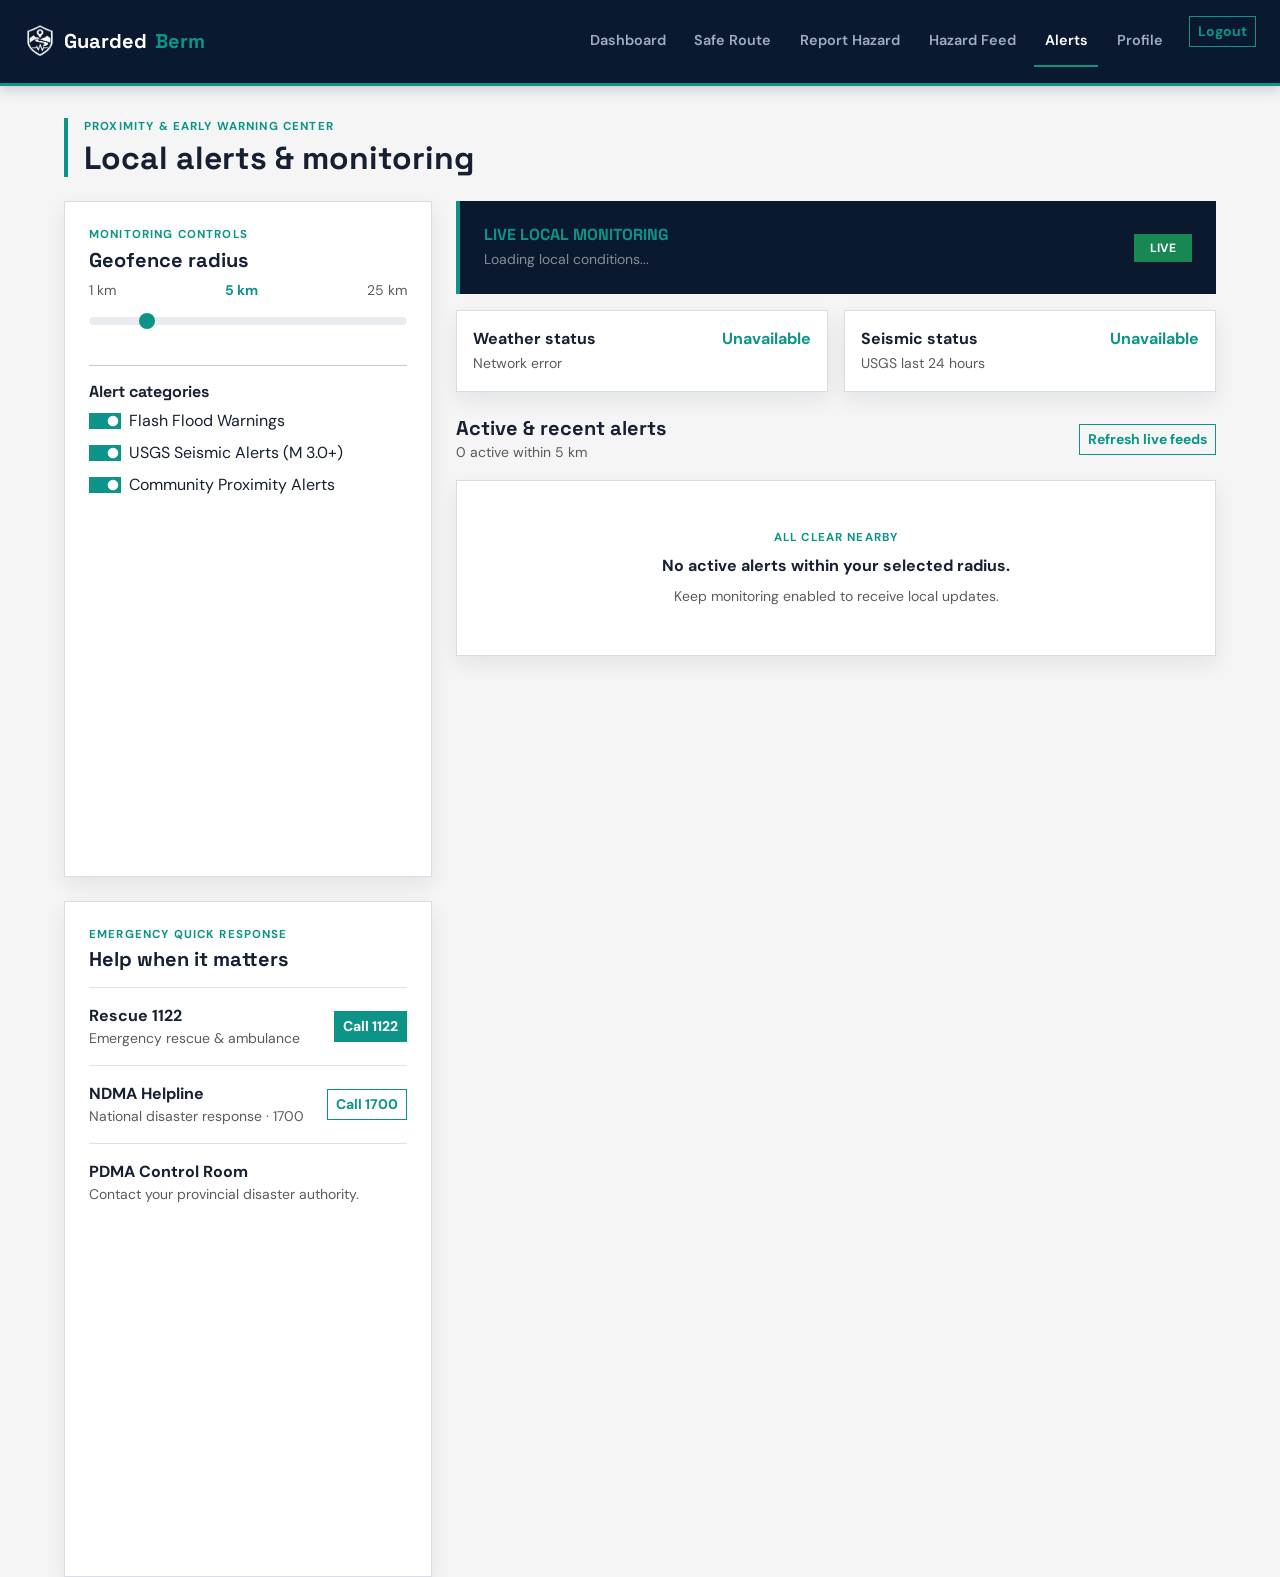
==== commit 1c4bc790: "Enhance user profile and reporting features - Added geofence settings and profile statistics to the " ====
--- a/alerts.html
+++ b/alerts.html
@@ -20,57 +20,142 @@
         <li><a class="nav-link" href="feed.html">Hazard Feed</a></li>
         <li><a class="nav-link active" href="alerts.html">Alerts</a></li>
         <li><a class="nav-link" href="profile.html">Profile</a></li>
+        <li class="ms-lg-2"><button class="btn btn-sm btn-outline-navy logout-btn" type="button">Logout</button></li>
       </ul>
     </div>
   </nav>
 
-  <main class="container page-shell" style="max-width:900px">
+  <main class="page-shell px-3 px-lg-4">
     <div class="page-header mb-4">
-      <p class="card-kicker mb-1">Proximity intelligence</p>
-      <h1 class="h2 fw-bold mb-0">Your alerts</h1>
+      <p class="card-kicker mb-1">Proximity &amp; early warning center</p>
+      <h1 class="h2 fw-bold mb-0">Local alerts &amp; monitoring</h1>
     </div>
-
-    <div class="alert-banner p-4 mb-4 d-flex flex-column flex-sm-row justify-content-between gap-3 align-items-sm-center">
-      <div>
-        <h2 class="h6 text-accent fw-bold mb-1">5 KM GEOFENCE MONITORING ACTIVE</h2>
-        <p id="weather-summary" class="small text-white-50 mb-0">Loading live conditions...</p>
-      </div>
-      <span class="badge badge-risk-low px-3 py-2">LIVE</span>
+    <div class="row g-4">
+      <aside class="col-12 col-lg-4">
+        <div class="card-sharp p-4 mb-4">
+          <div class="card-kicker">Monitoring controls</div>
+          <h2 class="h5 fw-bold mt-1">Geofence radius</h2>
+          <div class="d-flex justify-content-between small text-muted"><span>1 km</span><strong id="radius-value" class="text-accent">5 km</strong><span>25 km</span></div>
+          <input id="radius-slider" class="form-range mt-2 mb-3" type="range" min="1" max="25" value="5" aria-label="Monitoring radius">
+          <hr>
+          <h3 class="h6 fw-bold">Alert categories</h3>
+          <div class="form-check form-switch mb-2"><input id="toggle-floods" class="form-check-input alert-toggle" type="checkbox" checked><label class="form-check-label" for="toggle-floods">Flash Flood Warnings</label></div>
+          <div class="form-check form-switch mb-2"><input id="toggle-seismic" class="form-check-input alert-toggle" type="checkbox" checked><label class="form-check-label" for="toggle-seismic">USGS Seismic Alerts (M 3.0+)</label></div>
+          <div class="form-check form-switch"><input id="toggle-community" class="form-check-input alert-toggle" type="checkbox" checked><label class="form-check-label" for="toggle-community">Community Proximity Alerts</label></div>
+        </div>
+        <div class="card-sharp p-4">
+          <div class="card-kicker">Emergency quick response</div>
+          <h2 class="h5 fw-bold mt-1 mb-3">Help when it matters</h2>
+          <div class="border-top py-3 d-flex justify-content-between align-items-center"><div><strong>Rescue 1122</strong><div class="small text-muted">Emergency rescue &amp; ambulance</div></div><a class="btn btn-accent btn-sm" href="tel:1122">Call 1122</a></div>
+          <div class="border-top py-3 d-flex justify-content-between align-items-center"><div><strong>NDMA Helpline</strong><div class="small text-muted">National disaster response · 1700</div></div><a class="btn btn-outline-navy btn-sm" href="tel:1700">Call 1700</a></div>
+          <div class="border-top pt-3"><strong>PDMA Control Room</strong><div class="small text-muted">Contact your provincial disaster authority.</div></div>
+        </div>
+      </aside>
+      <section class="col-12 col-lg-8">
+        <div class="alert-banner p-4 mb-3 d-flex flex-column flex-sm-row justify-content-between gap-3 align-items-sm-center">
+          <div><h2 class="h6 text-accent fw-bold mb-1">LIVE LOCAL MONITORING</h2><p id="weather-summary" class="small text-white-50 mb-0">Loading local conditions...</p></div>
+          <span class="badge badge-risk-low px-3 py-2">LIVE</span>
+        </div>
+        <div class="row g-3 mb-4">
+          <div class="col-12 col-md-6"><div class="card-sharp p-3 h-100"><div class="d-flex justify-content-between"><strong>Weather status</strong><span id="alert-weather-value" class="text-accent fw-bold">Loading...</span></div><small id="alert-weather-details" class="text-muted">Temperature · rainfall · wind</small></div></div>
+          <div class="col-12 col-md-6"><div class="card-sharp p-3 h-100"><div class="d-flex justify-content-between"><strong>Seismic status</strong><span id="alert-seismic-value" class="text-accent fw-bold">Loading...</span></div><small id="alert-seismic-details" class="text-muted">USGS last 24 hours</small></div></div>
+        </div>
+        <div class="d-flex justify-content-between align-items-center mb-3">
+          <div><h2 class="h5 fw-bold mb-0">Active &amp; recent alerts</h2><small id="alert-count" class="text-muted">Nearby notifications</small></div>
+          <button id="refresh-alerts" class="btn btn-outline-navy btn-sm">Refresh live feeds</button>
+        </div>
+        <div id="alerts-list" class="d-grid gap-3"></div>
+      </section>
     </div>
-
-    <div class="card-sharp p-3 mb-4">
-      <div class="d-flex justify-content-between">
-        <strong>Current conditions</strong>
-        <span id="alert-weather-value" class="text-accent">Loading...</span>
-      </div>
-      <small id="alert-weather-details" class="text-muted">Temp · rain · wind</small>
-    </div>
-
-    <div class="d-flex justify-content-between align-items-center mb-3">
-      <h2 class="h5 fw-bold mb-0">Notification history</h2>
-      <button id="refresh-alerts" class="btn btn-outline-navy btn-sm">Refresh live feeds</button>
-    </div>
-    <div id="alerts-list" class="d-grid gap-3"></div>
   </main>
 
   <script src="https://cdn.jsdelivr.net/npm/bootstrap@5.3.3/dist/js/bootstrap.bundle.min.js"></script>
   <script src="app.js"></script>
   <script>
     const alertsList = document.getElementById('alerts-list');
+    const settingsKey = 'guardedberm_alert_settings';
+    const storedSettings = GuardedBerm.getJson(settingsKey, {});
+    const settings = storedSettings && typeof storedSettings === 'object' ? storedSettings : {};
+    const radiusSlider = document.getElementById('radius-slider');
+    const savedRadius = Number(GuardedBerm.getValue('guardedberm_geofence_radius')) || Number(settings.radius);
+    GuardedBerm.setValueForElement('radius-slider', Number.isFinite(savedRadius) ? Math.min(25, Math.max(1, savedRadius)) : 5);
+    ['floods', 'seismic', 'community'].forEach(key => {
+      GuardedBerm.setChecked(`toggle-${key}`, settings[key] !== false);
+    });
+
+    function currentSettings() {
+      return {
+        radius: Number(radiusSlider.value),
+        floods: document.getElementById('toggle-floods').checked,
+        seismic: document.getElementById('toggle-seismic').checked,
+        community: document.getElementById('toggle-community').checked
+      };
+    }
+
+    function saveSettings() {
+      const current = currentSettings();
+      if (!GuardedBerm.setJson(settingsKey, current) ||
+        !GuardedBerm.setValue('guardedberm_geofence_radius', current.radius)) {
+        GuardedBerm.showToast('Unable to save alert settings in this browser.', 'danger');
+      }
+      GuardedBerm.setText('radius-value', `${current.radius} km`);
+      renderAlerts();
+    }
+
+    function syncCommunityAlerts() {
+      const { community, radius } = currentSettings();
+      if (!community) return;
+      const home = GuardedBerm.getCoords();
+      GuardedBerm.getReports().forEach(report => {
+        const distance = GuardedBerm.haversineDistance(home.lat, home.lon, report.lat, report.lon);
+        if (distance <= radius) GuardedBerm.addAlert({
+          id: `community-${report.id}`, category: 'community', lat: report.lat, lon: report.lon,
+          severity: (report.severity || 'moderate').toLowerCase(), title: `${report.category} nearby`,
+          message: report.locationName ? `${report.locationName}: ${report.description}` : report.description
+        });
+      });
+    }
 
     function renderAlerts() {
-      const activeAlerts = GuardedBerm.getAlerts().filter(a => !a.dismissed);
-      alertsList.innerHTML = activeAlerts.length === 0
-        ? '<div class="card-sharp p-5 text-center text-muted">No active notifications.</div>'
-        : activeAlerts.map(a => `
-            <article class="card-sharp p-4 border-start border-4 ${a.severity === 'critical' ? 'border-danger' : 'border-warning'}">
+      syncCommunityAlerts();
+      const { radius, floods, seismic, community } = currentSettings();
+      const home = GuardedBerm.getCoords();
+      const activeAlerts = GuardedBerm.getAlerts().filter(alert => {
+        if (alert.dismissed) return false;
+        if (alert.category === 'flood' && !floods) return false;
+        if (alert.category === 'seismic' && !seismic) return false;
+        if (alert.category === 'community' && !community) return false;
+        if (Number.isFinite(alert.lat) && Number.isFinite(alert.lon) &&
+          GuardedBerm.haversineDistance(home.lat, home.lon, alert.lat, alert.lon) > radius) return false;
+        return true;
+      });
+      const historicalAlerts = GuardedBerm.getAlerts().filter(alert => alert.dismissed).slice(0, 3);
+      GuardedBerm.setText('alert-count', `${activeAlerts.length} active within ${radius} km`);
+      const activeMarkup = activeAlerts.length === 0
+        ? '<div class="card-sharp p-5 text-center"><div class="card-kicker mb-2">All clear nearby</div><strong>No active alerts within your selected radius.</strong><p class="small text-muted mb-0 mt-2">Keep monitoring enabled to receive local updates.</p></div>'
+        : activeAlerts.map(a => {
+          const distance = Number.isFinite(a.lat) && Number.isFinite(a.lon) ? GuardedBerm.haversineDistance(home.lat, home.lon, a.lat, a.lon) : null;
+          const severityClass = a.severity === 'critical' ? 'critical' : a.severity === 'high' ? 'high' : 'moderate';
+          const locationLink = Number.isFinite(a.lat) && Number.isFinite(a.lon) ? `dashboard.html?lat=${encodeURIComponent(a.lat)}&lon=${encodeURIComponent(a.lon)}` : 'dashboard.html';
+          return `
+            <article class="card-sharp p-4 alert-card alert-${severityClass}">
               <div class="d-flex justify-content-between gap-2">
-                <span class="badge ${a.severity === 'critical' ? 'badge-risk-critical' : 'badge-risk-moderate'}">${a.title}</span>
-                <button class="btn btn-sm btn-outline-secondary dismiss-btn" data-id="${a.id}">Dismiss</button>
+                <span class="badge ${severityClass === 'critical' ? 'badge-risk-critical' : severityClass === 'high' ? 'badge-risk-high' : 'badge-risk-moderate'}">${GuardedBerm.escapeHtml(a.title)}</span>
+                <button class="btn btn-sm btn-outline-secondary dismiss-btn" data-id="${GuardedBerm.escapeHtml(a.id)}">Dismiss</button>
               </div>
-              <h3 class="h6 fw-bold mt-3">${a.message}</h3>
-              <small class="text-muted">${new Date(a.createdAt).toLocaleString()}</small>
-            </article>`).join('');
+              <h3 class="h6 fw-bold mt-3">${GuardedBerm.escapeHtml(a.message)}</h3>
+              <div class="d-flex flex-wrap justify-content-between gap-2 mt-3 small text-muted">
+                <span>${distance === null ? 'Regional update' : `${distance.toFixed(1)} km from saved home`}</span>
+                <span>${new Date(a.createdAt).toLocaleString()}</span>
+              </div>
+              <a class="small text-accent fw-bold text-decoration-none d-inline-block mt-2" href="${locationLink}">Inspect on Map →</a>
+            </article>`;
+        }).join('');
+      const historyMarkup = historicalAlerts.length ? `
+        <div class="mt-3"><h3 class="h6 fw-bold">Recently dismissed</h3>
+          <div class="d-grid gap-2">${historicalAlerts.map(alert => `<div class="border p-3 bg-white d-flex justify-content-between gap-2"><span><strong>${GuardedBerm.escapeHtml(alert.title)}</strong><small class="d-block text-muted">${GuardedBerm.escapeHtml(alert.message)}</small></span><small class="text-muted text-nowrap">${new Date(alert.createdAt).toLocaleDateString()}</small></div>`).join('')}</div>
+        </div>` : '';
+      GuardedBerm.setHtml('alerts-list', activeMarkup + historyMarkup);
     }
 
     alertsList.addEventListener('click', (e) => {
@@ -82,37 +167,47 @@
 
     async function loadLiveFeeds() {
       const coords = GuardedBerm.getCoords();
+      const settings = currentSettings();
       try {
         const weather = await GuardedBerm.fetchWeather(coords.lat, coords.lon);
         const current = weather.current;
-        document.getElementById('alert-weather-value').textContent = `${current.temperature_2m}°C`;
-        document.getElementById('alert-weather-details').textContent = `Rain: ${current.precipitation} mm/h · Wind: ${current.wind_speed_10m} km/h`;
-        document.getElementById('weather-summary').textContent = `Live conditions at ${coords.lat.toFixed(4)}, ${coords.lon.toFixed(4)}`;
-        if (current.precipitation >= 5) {
-          GuardedBerm.addAlert({ id: `weather-${new Date().toISOString().slice(0, 13)}`, severity: 'critical', title: 'CRITICAL WEATHER', message: `Heavy precipitation: ${current.precipitation} mm/h.` });
-        } else if (current.precipitation > 0) {
-          GuardedBerm.addAlert({ id: `weather-${new Date().toISOString().slice(0, 13)}`, severity: 'moderate', title: 'WEATHER ADVISORY', message: `Rain detected: ${current.precipitation} mm/h.` });
+        GuardedBerm.setText('alert-weather-value', `${current.temperature_2m}°C`);
+        GuardedBerm.setText('alert-weather-details', `Rain: ${current.precipitation} mm/h · Wind: ${current.wind_speed_10m} km/h`);
+        GuardedBerm.setText('weather-summary', `Live conditions at ${coords.lat.toFixed(4)}, ${coords.lon.toFixed(4)}`);
+        if (settings.floods && current.precipitation >= 5) {
+          GuardedBerm.addAlert({ id: `weather-${new Date().toISOString().slice(0, 13)}`, category: 'flood', lat: coords.lat, lon: coords.lon, severity: 'critical', title: 'CRITICAL FLOOD WARNING', message: `Heavy precipitation: ${current.precipitation} mm/h.` });
+        } else if (settings.floods && current.precipitation > 0) {
+          GuardedBerm.addAlert({ id: `weather-${new Date().toISOString().slice(0, 13)}`, category: 'flood', lat: coords.lat, lon: coords.lon, severity: 'moderate', title: 'FLOOD WEATHER ADVISORY', message: `Rain detected: ${current.precipitation} mm/h.` });
         }
       } catch (e) {
-        document.getElementById('alert-weather-value').textContent = 'Unavailable';
-        document.getElementById('alert-weather-details').textContent = 'Network error';
+        GuardedBerm.setText('alert-weather-value', 'Unavailable');
+        GuardedBerm.setText('alert-weather-details', 'Network error');
       }
 
       try {
-        const quakes = await GuardedBerm.fetchEarthquakes(coords.lat, coords.lon, 100);
-        quakes.features.forEach(q => {
+        const quakes = await GuardedBerm.fetchEarthquakes(coords.lat, coords.lon);
+        const nearbyQuakes = quakes.features.filter(q => {
+          const [quakeLon, quakeLat] = q.geometry.coordinates;
+          return q.properties.mag >= 3 &&
+            GuardedBerm.haversineDistance(coords.lat, coords.lon, quakeLat, quakeLon) <= settings.radius;
+        });
+        GuardedBerm.setText('alert-seismic-value', nearbyQuakes.length ? `${nearbyQuakes.length} recent event${nearbyQuakes.length === 1 ? '' : 's'}` : 'No M 3.0+ events');
+        GuardedBerm.setText('alert-seismic-details', nearbyQuakes[0] ? `Latest: M ${nearbyQuakes[0].properties.mag.toFixed(1)} · ${nearbyQuakes[0].properties.place}` : `No M 3.0+ activity within ${settings.radius} km`);
+        nearbyQuakes.forEach(q => {
+          if (!settings.seismic) return;
           const [qLon, qLat] = q.geometry.coordinates;
-          const dist = GuardedBerm.haversineDistance(coords.lat, coords.lon, qLat, qLon);
-          if (dist <= 100) {
-            GuardedBerm.addAlert({ id: `quake-${q.id}`, severity: q.properties.mag >= 5 ? 'critical' : 'moderate', title: 'SEISMIC ACTIVITY', message: `M ${q.properties.mag.toFixed(1)} earthquake ${dist.toFixed(1)} km away: ${q.properties.place || 'Unknown location'}` });
-          }
+          GuardedBerm.addAlert({ id: `quake-${q.id}`, category: 'seismic', lat: qLat, lon: qLon, severity: q.properties.mag >= 5 ? 'critical' : q.properties.mag >= 4 ? 'high' : 'moderate', title: 'SEISMIC ACTIVITY', message: `M ${q.properties.mag.toFixed(1)} earthquake: ${q.properties.place || 'Unknown location'}` });
         });
-      } catch (e) { console.warn('Seismic feed error', e); }
+      } catch (e) { GuardedBerm.setText('alert-seismic-value', 'Unavailable'); }
 
       renderAlerts();
     }
 
     document.getElementById('refresh-alerts').addEventListener('click', loadLiveFeeds);
+    radiusSlider.addEventListener('input', saveSettings);
+    radiusSlider.addEventListener('change', loadLiveFeeds);
+    document.querySelectorAll('.alert-toggle').forEach(input => input.addEventListener('change', saveSettings));
+    GuardedBerm.setText('radius-value', `${radiusSlider.value} km`);
     loadLiveFeeds();
   </script>
 </body>
--- a/style.css
+++ b/style.css
@@ -2,8 +2,9 @@
 
 :root {
   --navy: #0A192F;
-  --grey-teal: #159A9C;
-  --grey-teal-hover: #159A9C;
+  --teal: #0D9488;
+  --teal-hover: #0F766E;
+  --teal-tint: rgba(13, 148, 136, 0.15);
   --canvas: #F5F5F5;
   --white: #FFFFFF;
   --ink: #172033;
@@ -32,17 +33,20 @@
 /* Navigation */
 .navbar-custom {
   background: var(--navy);
-  border-bottom: 3px solid var(--grey-teal);
-  box-shadow: 0 4px 12px rgba(21, 154, 156, 0.25);
+  border-bottom: 3px solid var(--teal);
+  box-shadow: 0 4px 12px rgba(10, 25, 47, 0.18);
+  flex-wrap: wrap;
 }
 
 .navbar-brand span, .text-accent {
-  color: var(--grey-teal) !important;
+  color: var(--teal) !important;
 }
 
 .navbar-toggler {
-  border: 1px solid var(--grey-teal) !important;
+  border: 1px solid var(--teal) !important;
   padding: .5rem .65rem;
+  flex-shrink: 0;
+  margin-left: auto;
 }
 
 .nav-link {
@@ -58,7 +62,7 @@
 }
 
 .nav-link.active {
-  border-bottom: 2px solid var(--grey-teal);
+  border-bottom: 2px solid var(--teal);
 }
 
 /* ============ UNIFIED PAGE WIDTH — FIXES THE ZOOM JUMP ============ */
@@ -74,12 +78,12 @@
 .card-sharp {
   background: var(--white);
   border: 1px solid var(--line);
-  box-shadow: 0 8px 20px rgba(21, 154, 156, .08);
+  box-shadow: 0 8px 20px rgba(10, 25, 47, .08);
   height: 100%;
 }
 
 .card-kicker {
-  color: var(--grey-teal);
+  color: var(--teal);
   font-size: .72rem;
   font-weight: 700;
   letter-spacing: .1em;
@@ -87,7 +91,7 @@
 }
 
 .page-header {
-  border-left: 4px solid var(--grey-teal);
+  border-left: 4px solid var(--teal);
   padding-left: 1rem;
 }
 
@@ -101,33 +105,33 @@
 /* Badges */
 .badge { font-weight: 700; letter-spacing: .03em; }
 .badge-risk-critical { background: #C62828; color: var(--white); }
-.badge-risk-high { background: var(--grey-teal); color: var(--white); }
+.badge-risk-high { background: var(--teal); color: var(--white); }
 .badge-risk-moderate { background: #D99A00; color: var(--white); }
-.badge-risk-low { background: var(--grey-teal); color: var(--white); }
-.badge-verified { background: var(--grey-teal); color: var(--white); }
+.badge-risk-low { background: #198754; color: var(--white); }
+.badge-verified { background: #198754; color: var(--white); }
 .badge-unverified { background: #E5B300; color: var(--ink); }
 
 /* Buttons */
 .btn-accent {
-  background: var(--grey-teal) !important;
-  border: 1px solid var(--grey-teal) !important;
+  background: var(--teal) !important;
+  border: 1px solid var(--teal) !important;
   color: var(--white) !important;
   font-weight: 700;
   transition: all 0.2s;
 }
 .btn-accent:hover {
-  background: var(--grey-teal-hover) !important;
-  border-color: var(--grey-teal-hover) !important;
+  background: var(--teal-hover) !important;
+  border-color: var(--teal-hover) !important;
 }
 
 .btn-outline-navy {
-  border: 1px solid var(--grey-teal);
-  color: var(--grey-teal);
+  border: 1px solid var(--teal);
+  color: var(--teal);
   font-weight: 700;
   transition: all 0.2s;
 }
 .btn-outline-navy:hover {
-  background: var(--grey-teal);
+  background: var(--teal);
   color: var(--white);
 }
 
@@ -137,9 +141,23 @@
   min-height: 44px;
 }
 .form-control:focus, .form-select:focus {
-  border-color: var(--grey-teal) !important;
-  box-shadow: 0 0 0 2px rgba(21, 154, 156, .2) !important;
-}
+  border-color: var(--teal) !important;
+  box-shadow: 0 0 0 2px var(--teal-tint) !important;
+}
+
+input[type="checkbox"], input[type="radio"], input[type="range"], .form-check-input {
+  accent-color: var(--teal);
+}
+.form-check-input:checked {
+  background-color: var(--teal) !important;
+  border-color: var(--teal) !important;
+}
+.form-check-input:focus {
+  border-color: var(--teal);
+  box-shadow: 0 0 0 2px var(--teal-tint);
+}
+.form-range::-webkit-slider-thumb { background-color: var(--teal); }
+.form-range::-moz-range-thumb { background-color: var(--teal); }
 
 /* ============ MAP — FIXED HEIGHT ON ALL PAGES ============ */
 .map-frame {
@@ -182,7 +200,7 @@
 }
 .password-toggle:hover,
 .password-toggle:focus-visible {
-  background: var(--grey-teal);
+  background: var(--teal);
   color: #fff;
   outline: none;
 }
@@ -201,7 +219,7 @@
 .brand-panel {
   min-height: 100vh;
   background: linear-gradient(135deg, var(--navy), #112240);
-  border-right: 2px solid var(--grey-teal);
+  border-right: 2px solid var(--teal);
   color: var(--white);
   display: flex;
   align-items: center;
@@ -209,8 +227,9 @@
   padding: 3rem;
 }
 .brand-panel img { width: 92px; height: 92px; object-fit: contain; margin-bottom: 1.5rem; }
+.brand-panel h1 span { color: var(--teal); }
 .brand-panel blockquote {
-  border-left: 3px solid var(--grey-teal);
+  border-left: 3px solid var(--teal);
   color: var(--white);
   font-family: 'Space Grotesk', sans-serif;
   font-size: clamp(2rem, 4vw, 3.8rem);
@@ -230,10 +249,10 @@
 .auth-card { max-width: 520px; width: 100%; margin: auto; }
 
 .tab-switcher { border-color: var(--line) !important; }
-.tab-btn { color: var(--grey-teal); font-size: .9375rem; position: relative; }
+.tab-btn { color: var(--teal); font-size: .9375rem; position: relative; }
 .tab-btn.active { color: var(--navy) !important; }
 .tab-btn.active::after {
-  background: var(--grey-teal);
+  background: var(--teal);
   bottom: -2px;
   content: '';
   height: 2px;
@@ -247,12 +266,46 @@
 /* Alerts & Feed */
 .alert-banner {
   background: var(--navy);
-  border-left: 4px solid var(--grey-teal);
+  border-left: 4px solid var(--teal);
   color: var(--white);
 }
 .empty-state { min-height: 120px; display: grid; place-items: center; }
+
+.profile-avatar {
+  width: 76px;
+  height: 76px;
+  display: grid;
+  place-items: center;
+  flex: 0 0 76px;
+  background: var(--navy);
+  color: var(--white);
+  font: 700 1.5rem 'Space Grotesk', sans-serif;
+  border-bottom: 4px solid var(--teal);
+}
+.profile-stats {
+  display: flex;
+  flex-wrap: wrap;
+  gap: 1.25rem;
+}
+.profile-stats div { display: grid; gap: .1rem; }
+.profile-stats strong { color: var(--navy); font: 700 1.25rem 'Space Grotesk', sans-serif; }
+.profile-stats small { color: #64748b; font-size: .75rem; }
+.profile-map {
+  height: 230px;
+  border: 3px solid var(--navy);
+  background: #DCE3EA;
+}
+.profile-map #home-map { height: 100%; width: 100%; }
+.alert-card { border-left: 5px solid #F59E0B; }
+.alert-critical { border-left-color: #DC2626; }
+.alert-high { border-left-color: var(--teal); }
+.alert-moderate { border-left-color: #F59E0B; }
 
 @media (max-width: 991.98px) {
   .brand-panel, .form-panel { min-height: auto; }
   .brand-panel blockquote { margin-top: 1.5rem; }
+  .navbar-custom .navbar-brand { max-width: calc(100% - 3.5rem); }
+  .navbar-collapse { flex-basis: 100%; }
+  .navbar-nav { align-items: stretch; }
+  .navbar-nav .logout-btn { min-width: 100%; margin-top: .5rem; }
 }
